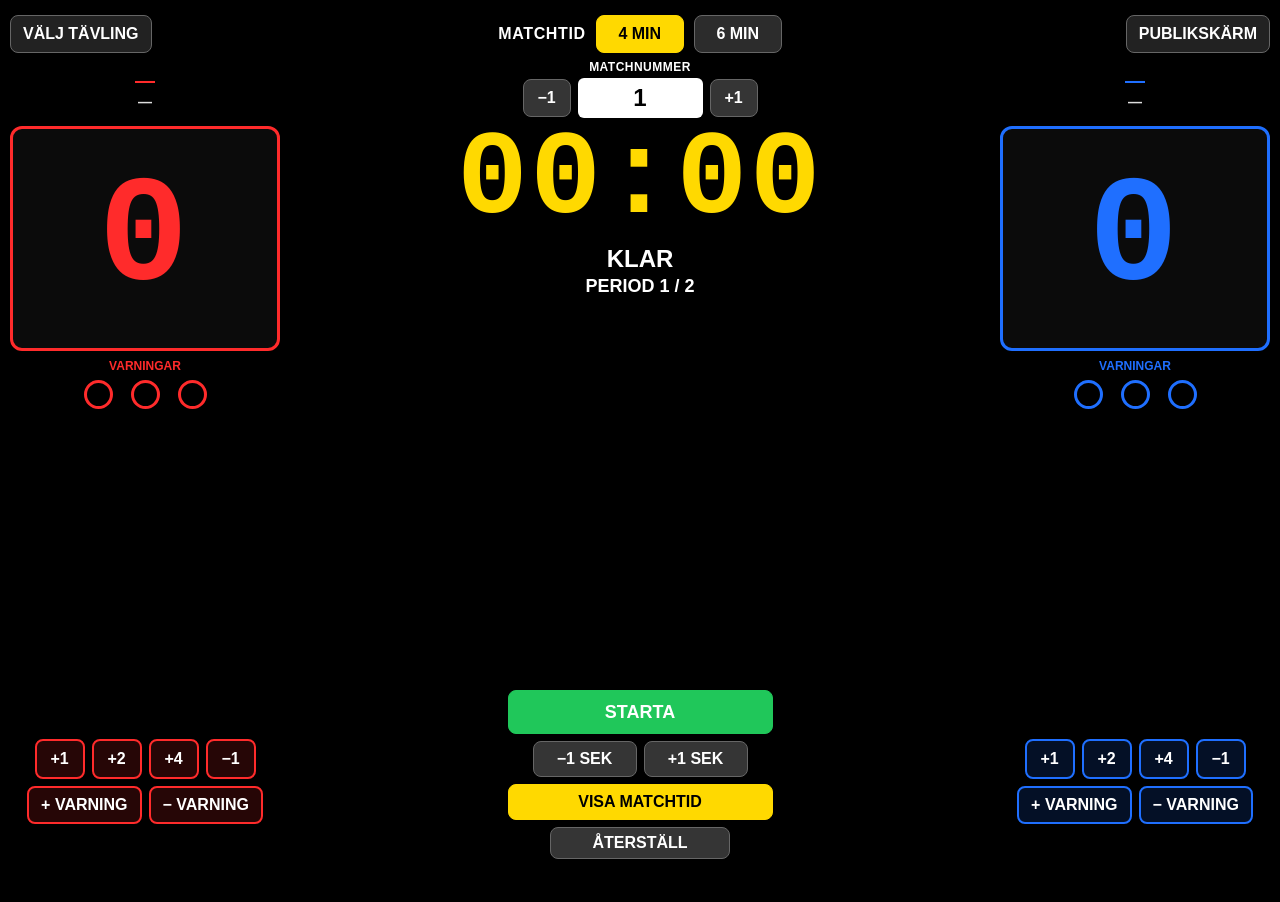
==== index.html @ e90aa22a "Add files via upload" ====
<!doctype html>
<html lang="sv">
<head>
  <meta charset="utf-8" />
  <meta name="viewport" content="width=device-width,initial-scale=1,viewport-fit=cover,user-scalable=no" />
  <meta name="apple-mobile-web-app-capable" content="yes" />
  <meta name="apple-mobile-web-app-status-bar-style" content="black-translucent" />
  <meta name="theme-color" content="#000000" />
  <title>Brottarklocka</title>
  <link rel="manifest" href="manifest.webmanifest">
  <link rel="apple-touch-icon" href="icon.svg">
  <link rel="stylesheet" href="style.css">
</head>
<body>
  <div id="app">
    <header class="topbar">
      <button id="tournamentBtn" class="small tournament">VÄLJ TÄVLING</button>
      <div class="match-length">
        <span class="label">MATCHTID</span>
        <button id="btn4" class="small active">4 MIN</button>
        <button id="btn6" class="small">6 MIN</button>
      </div>
      <button id="publicBtn" class="small public">PUBLIKSKÄRM</button>
    </header>

    <main class="layout">
      <section class="side red-side">
        <div class="wrestler-info red-info">
          <div id="redName" class="wrestler-name">—</div>
          <div id="redClub" class="wrestler-club">—</div>
        </div>
        <div class="score-box red-border">
          <div id="redScore" class="seven score red">0</div>
        </div>

        <div class="warnings">
          <div class="warning-title red">VARNINGAR</div>
          <div id="redWarnings" class="dots"></div>
        </div>

        <div class="side-controls">
          <div class="row score-buttons">
            <button class="red-btn" data-side="red" data-points="1">+1</button>
            <button class="red-btn" data-side="red" data-points="2">+2</button>
            <button class="red-btn" data-side="red" data-points="4">+4</button>
            <button class="red-btn" id="redMinus">−1</button>
          </div>
          <div class="row">
            <button class="red-btn wide" id="redWarnPlus">+ VARNING</button>
            <button class="red-btn wide" id="redWarnMinus">− VARNING</button>
          </div>
        </div>
      </section>

      <section class="center">
        <div class="match-number">
          <div class="label small-label">MATCHNUMMER</div>
          <div class="match-number-row">
            <button id="matchMinus" class="gray">−1</button>
            <input id="matchNumber" inputmode="numeric" pattern="[0-9]*" value="1" aria-label="Matchnummer">
            <button id="matchPlus" class="gray">+1</button>
          </div>
        </div>

        <div id="clock" class="seven clock">00:00</div>
        <div id="status" class="status">KLAR</div>
        <div id="period" class="period">PERIOD 1 / 2</div>

        <div class="center-controls">
          <button id="startStop" class="start">STARTA</button>
          <div class="row">
            <button id="minusSec" class="gray wide">−1 SEK</button>
            <button id="plusSec" class="gray wide">+1 SEK</button>
          </div>
          <button id="elapsedBtn" class="yellow">VISA MATCHTID</button>
          <button id="resetBtn" class="gray reset">ÅTERSTÄLL</button>
        </div>
      </section>

      <section class="side blue-side">
        <div class="wrestler-info blue-info">
          <div id="blueName" class="wrestler-name">—</div>
          <div id="blueClub" class="wrestler-club">—</div>
        </div>
        <div class="score-box blue-border">
          <div id="blueScore" class="seven score blue">0</div>
        </div>

        <div class="warnings">
          <div class="warning-title blue">VARNINGAR</div>
          <div id="blueWarnings" class="dots"></div>
        </div>

        <div class="side-controls">
          <div class="row score-buttons">
            <button class="blue-btn" data-side="blue" data-points="1">+1</button>
            <button class="blue-btn" data-side="blue" data-points="2">+2</button>
            <button class="blue-btn" data-side="blue" data-points="4">+4</button>
            <button class="blue-btn" id="blueMinus">−1</button>
          </div>
          <div class="row">
            <button class="blue-btn wide" id="blueWarnPlus">+ VARNING</button>
            <button class="blue-btn wide" id="blueWarnMinus">− VARNING</button>
          </div>
        </div>
      </section>
    </main>
  </div>

  <div id="tournamentDialog" class="dialog hidden" role="dialog" aria-modal="true">
    <div class="dialog-card tournament-card">
      <h2>VÄLJ TÄVLING</h2>
      <div id="tournamentStatus" class="load-status">Hämtar tävlingar…</div>
      <select id="tournamentSelect"></select>
      <div class="row">
        <button id="tournamentCancel" class="gray wide">AVBRYT</button>
        <button id="tournamentLoad" class="yellow wide">VÄLJ</button>
      </div>
      <div class="ringer-note">Källa: RingerDB, svenska tävlingar 2026</div>
    </div>
  </div>

  <div id="dialog" class="dialog hidden" role="dialog" aria-modal="true">
    <div class="dialog-card">
      <h2>MATCHTID</h2>
      <p id="dialogText"></p>
      <button id="dialogClose" class="yellow">OK</button>
    </div>
  </div>

  <script src="app.js?v=6"></script>
</body>
</html>
---- style.css ----
@font-face {
  font-family: "Seven";
  src: local("Courier New");
}

:root {
  --red: #ff2b2b;
  --blue: #1f6fff;
  --yellow: #ffd900;
  --green: #20c75a;
  --bg: #000;
  --fg: #fff;
  --gray: #444;
}

* { box-sizing: border-box; -webkit-tap-highlight-color: transparent; }
html, body { margin:0; width:100%; height:100%; background:#000; color:#fff; font-family:-apple-system,BlinkMacSystemFont,"Segoe UI",sans-serif; overflow:hidden; }
button, input { font: inherit; }

#app { min-height:100svh; padding: max(8px, env(safe-area-inset-top)) 10px max(8px, env(safe-area-inset-bottom)); }

.topbar {
  height: 52px;
  display:flex; align-items:center; justify-content:center; position:relative;
}
.match-length { display:flex; align-items:center; gap:10px; }
.label { font-weight:800; letter-spacing:.04em; }
.small-label { font-size:12px; margin-bottom:4px; }

button {
  border:1px solid #666; color:white; background:#2c2c2c;
  border-radius:8px; padding:8px 12px; font-weight:800; cursor:pointer;
}
button:active { transform: scale(.98); }
button:disabled { opacity:.35; }
button.small { min-width:88px; height:38px; }
button.active { background:var(--yellow); color:#000; border-color:var(--yellow); }
button.public { position:absolute; right:0; background:#222; }

.layout {
  display:grid;
  grid-template-columns: 270px minmax(320px,1fr) 270px;
  gap:14px;
  height: calc(100svh - 66px);
  align-items:stretch;
}

.side, .center { min-height:0; }
.side { display:flex; flex-direction:column; }
.center { display:flex; flex-direction:column; align-items:center; }

.score-box {
  height:225px; border-radius:12px; display:flex; align-items:center; justify-content:center;
  background:#0b0b0b;
}
.red-border { border:3px solid var(--red); }
.blue-border { border:3px solid var(--blue); }

.seven {
  font-family: "Courier New", monospace;
  font-weight:900;
  letter-spacing:.02em;
  font-variant-numeric: tabular-nums;
}
.score { font-size:150px; line-height:1; }
.red { color:var(--red); }
.blue { color:var(--blue); }
.clock { color:var(--yellow); font-size:118px; line-height:1; margin-top:4px; white-space:nowrap; }

.warnings { text-align:center; padding-top:8px; }
.warning-title { font-size:12px; font-weight:900; margin-bottom:7px; }
.dots { display:flex; justify-content:center; gap:18px; }
.dot { width:29px; height:29px; border-radius:50%; background:transparent; }
.dot.red-dot { border:3px solid var(--red); }
.dot.red-dot.on { background:var(--red); }
.dot.blue-dot { border:3px solid var(--blue); }
.dot.blue-dot.on { background:var(--blue); }

.side-controls { margin-top:auto; padding-bottom:70px; }
.row { display:flex; justify-content:center; gap:7px; margin-top:7px; }
.score-buttons button { width:50px; height:40px; padding:0; }
.wide { min-width:104px; }
.red-btn { border:2px solid var(--red); background:rgba(255,43,43,.15); }
.blue-btn { border:2px solid var(--blue); background:rgba(31,111,255,.15); }

.match-number { text-align:center; }
.match-number-row { display:flex; gap:7px; align-items:center; }
.match-number-row button { width:48px; height:38px; padding:0; }
#matchNumber {
  width:125px; height:40px; text-align:center; border:0; border-radius:6px;
  background:#fff; color:#000; font-size:24px; font-weight:800;
}
.status { height:31px; font-size:24px; font-weight:900; margin-top:5px; }
.period { height:24px; font-size:18px; font-weight:800; }

.center-controls { margin-top:auto; width:min(265px,95%); padding-bottom:35px; }
#startStop { width:100%; height:44px; font-size:18px; }
.start { background:var(--green); border-color:var(--green); }
.stop { background:#d11; border-color:#d11; }
.gray { background:#353535; }
.yellow { background:var(--yellow); color:#000; border-color:var(--yellow); }
#elapsedBtn { width:100%; height:36px; margin-top:7px; }
.reset { display:block; width:180px; height:32px; margin:7px auto 0; padding:0; }

.dialog {
  position:fixed; inset:0; background:rgba(0,0,0,.72); display:flex; align-items:center; justify-content:center; z-index:20;
}
.hidden { display:none; }
.dialog-card { width:min(420px,88vw); background:#161616; border:1px solid #555; border-radius:14px; padding:24px; text-align:center; }
.dialog-card h2 { margin:0 0 10px; }
.dialog-card p { font-size:20px; }

@media (max-width: 900px) {
  .layout { grid-template-columns: 220px minmax(280px,1fr) 220px; gap:8px; }
  .score { font-size:120px; }
  .clock { font-size:92px; }
  .side-controls { padding-bottom:45px; }
}

@media (orientation: portrait) {
  html, body { overflow:auto; }
  #app { min-width:900px; }
}

button.tournament { position:absolute; left:0; min-width:130px; background:#222; }
.wrestler-info { min-height:66px; display:flex; flex-direction:column; justify-content:center; text-align:center; padding:2px 5px 8px; }
.wrestler-name { font-size:20px; font-weight:900; line-height:1.1; }
.wrestler-club { font-size:14px; font-weight:700; color:#ddd; margin-top:4px; line-height:1.1; }
.red-info .wrestler-name { color:var(--red); }
.blue-info .wrestler-name { color:var(--blue); }
.tournament-card { width:min(650px,92vw); }
#tournamentSelect { width:100%; min-height:48px; background:#fff; color:#000; border:0; border-radius:8px; padding:8px; font-size:17px; margin:10px 0; }
.load-status { color:#ddd; min-height:24px; }
.ringer-note { color:#aaa; font-size:12px; margin-top:12px; }
@media (max-height: 740px) {
  .wrestler-info { min-height:52px; }
  .wrestler-name { font-size:17px; }
  .score-box { height:190px; }
  .score { font-size:125px; }
}
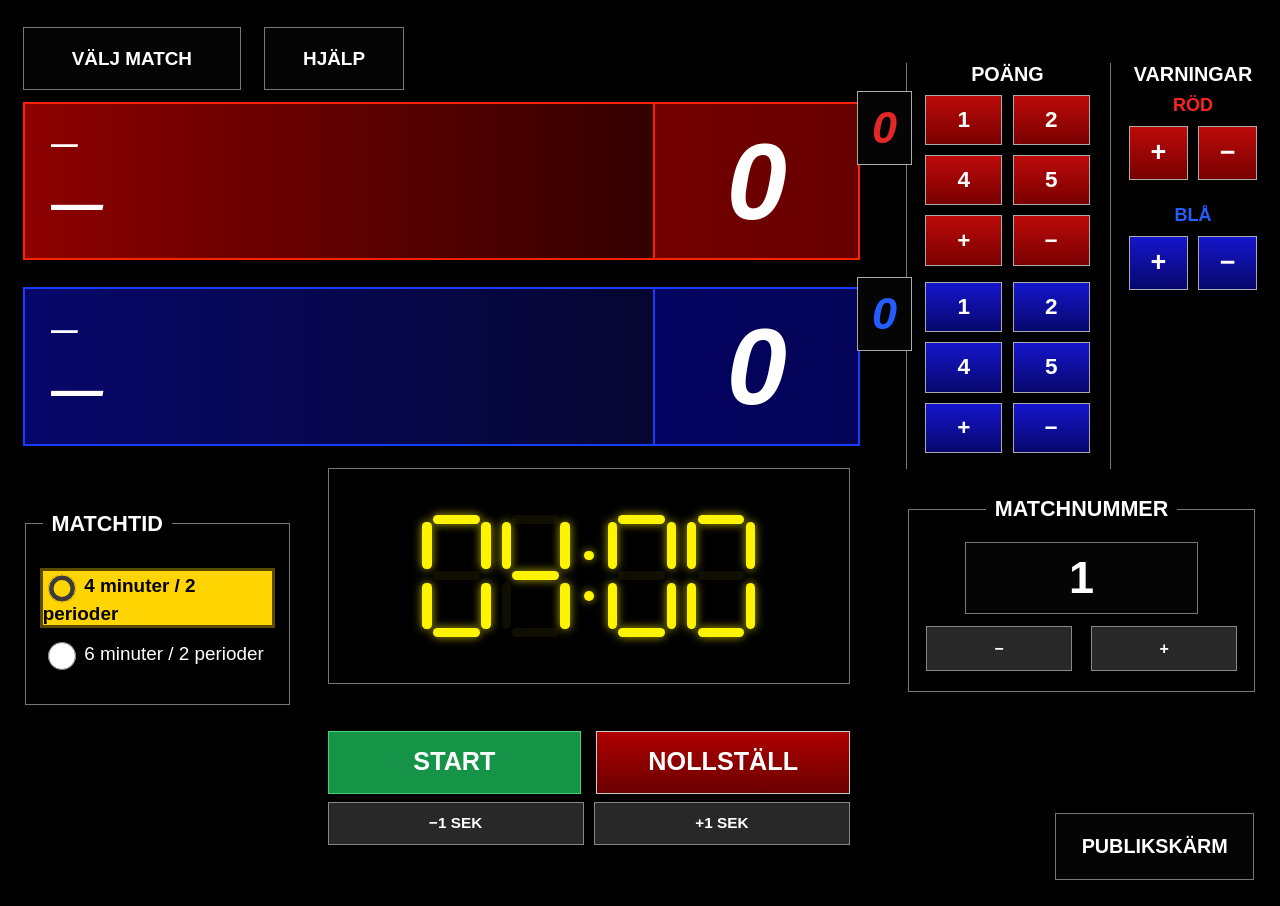
==== commit 6e11003f: "Add files via upload" ====
--- a/index.html
+++ b/index.html
@@ -1,133 +1,162 @@
 <!doctype html>
 <html lang="sv">
 <head>
-  <meta charset="utf-8" />
-  <meta name="viewport" content="width=device-width,initial-scale=1,viewport-fit=cover,user-scalable=no" />
-  <meta name="apple-mobile-web-app-capable" content="yes" />
-  <meta name="apple-mobile-web-app-status-bar-style" content="black-translucent" />
-  <meta name="theme-color" content="#000000" />
+  <meta charset="utf-8">
+  <meta name="viewport" content="width=device-width,initial-scale=1,viewport-fit=cover,user-scalable=no">
+  <meta name="apple-mobile-web-app-capable" content="yes">
+  <meta name="theme-color" content="#000000">
   <title>Brottarklocka</title>
   <link rel="manifest" href="manifest.webmanifest">
-  <link rel="apple-touch-icon" href="icon.svg">
-  <link rel="stylesheet" href="style.css">
+  <link rel="stylesheet" href="style.css?v=35">
 </head>
 <body>
-  <div id="app">
-    <header class="topbar">
-      <button id="tournamentBtn" class="small tournament">VÄLJ TÄVLING</button>
-      <div class="match-length">
-        <span class="label">MATCHTID</span>
-        <button id="btn4" class="small active">4 MIN</button>
-        <button id="btn6" class="small">6 MIN</button>
+<div id="app">
+  <div class="top-actions">
+    <button id="tournamentBtn" class="outline-btn">VÄLJ MATCH</button>
+    <button id="helpBtn" class="outline-btn help-btn">HJÄLP</button>
+    <div class="top-spacer"></div>
+
+</div>
+
+  <main class="scoreboard">
+    <section class="competitors">
+      <div class="competitor red-panel">
+        <div class="identity">
+          <div id="redClub" class="club">—</div>
+          <div id="redName" class="name">—</div>
+        </div>
+        <div id="redScore" class="big-score">0</div>
+        <div id="redWarnings" class="warning-count red-warning">0</div>
       </div>
-      <button id="publicBtn" class="small public">PUBLIKSKÄRM</button>
-    </header>
 
-    <main class="layout">
-      <section class="side red-side">
-        <div class="wrestler-info red-info">
-          <div id="redName" class="wrestler-name">—</div>
-          <div id="redClub" class="wrestler-club">—</div>
+      <div class="competitor blue-panel">
+        <div class="identity">
+          <div id="blueClub" class="club">—</div>
+          <div id="blueName" class="name">—</div>
         </div>
-        <div class="score-box red-border">
-          <div id="redScore" class="seven score red">0</div>
+        <div id="blueScore" class="big-score">0</div>
+        <div id="blueWarnings" class="warning-count blue-warning">0</div>
+      </div>
+    </section>
+
+    <section class="controls">
+      <div class="left-settings">
+        <fieldset>
+          <legend>MATCHTID</legend>
+          <label><input type="radio" name="matchLength" id="btn4" checked> 4 minuter / 2 perioder</label>
+          <label><input type="radio" name="matchLength" id="btn6"> 6 minuter / 2 perioder</label>
+        </fieldset>
+      </div>
+
+      <div class="center-clock">
+        <div id="clock" class="clock digital-clock" aria-label="00:00"></div>
+        <div class="meta-line">
+</div>
+        <div class="main-action-row">
+            <button id="startStop" class="startstop start-state">START</button>
+            <button id="resetBtn" class="reset-btn">NOLLSTÄLL</button>
+          </div>
+        <div class="time-adjust">
+          <button id="minusSec" class="dark-btn">−1 SEK</button>
+          <button id="plusSec" class="dark-btn">+1 SEK</button>
         </div>
+        
+          <button id="publicBtn" class="outline-btn public-screen-btn">PUBLIKSKÄRM</button>
+      </div>
 
-        <div class="warnings">
-          <div class="warning-title red">VARNINGAR</div>
-          <div id="redWarnings" class="dots"></div>
-        </div>
+      <div class="right-tools">
+        <div class="tool-columns">
+          <div class="points-col">
+            <h3>POÄNG</h3>
+            <div class="score-controls red-controls">
+              <button data-side="red" data-points="1">1</button>
+              <button data-side="red" data-points="2">2</button>
+              <button data-side="red" data-points="4">4</button>
+              <button data-side="red" data-points="5">5</button>
+              <button data-side="red" data-points="1">+</button>
+              <button id="redMinus">−</button>
+            </div>
+            <div class="score-controls blue-controls">
+              <button data-side="blue" data-points="1">1</button>
+              <button data-side="blue" data-points="2">2</button>
+              <button data-side="blue" data-points="4">4</button>
+              <button data-side="blue" data-points="5">5</button>
+              <button data-side="blue" data-points="1">+</button>
+              <button id="blueMinus">−</button>
+            </div>
+          </div>
 
-        <div class="side-controls">
-          <div class="row score-buttons">
-            <button class="red-btn" data-side="red" data-points="1">+1</button>
-            <button class="red-btn" data-side="red" data-points="2">+2</button>
-            <button class="red-btn" data-side="red" data-points="4">+4</button>
-            <button class="red-btn" id="redMinus">−1</button>
-          </div>
-          <div class="row">
-            <button class="red-btn wide" id="redWarnPlus">+ VARNING</button>
-            <button class="red-btn wide" id="redWarnMinus">− VARNING</button>
-          </div>
-        </div>
-      </section>
-
-      <section class="center">
-        <div class="match-number">
-          <div class="label small-label">MATCHNUMMER</div>
-          <div class="match-number-row">
-            <button id="matchMinus" class="gray">−1</button>
-            <input id="matchNumber" inputmode="numeric" pattern="[0-9]*" value="1" aria-label="Matchnummer">
-            <button id="matchPlus" class="gray">+1</button>
+          <div class="warnings-col">
+            <h3>VARNINGAR</h3>
+            <div class="warning-group red-text">
+              <span>RÖD</span>
+              <button id="redWarnPlus" class="red-action">+</button>
+              <button id="redWarnMinus" class="red-action">−</button>
+            </div>
+            <div class="warning-group blue-text">
+              <span>BLÅ</span>
+              <button id="blueWarnPlus" class="blue-action">+</button>
+              <button id="blueWarnMinus" class="blue-action">−</button>
+            </div>
           </div>
         </div>
 
-        <div id="clock" class="seven clock">00:00</div>
-        <div id="status" class="status">KLAR</div>
-        <div id="period" class="period">PERIOD 1 / 2</div>
+        <fieldset class="match-number-box">
+          <legend>MATCHNUMMER</legend>
+          <input id="matchNumber" inputmode="numeric" value="1" aria-label="Matchnummer">
+          <div>
+            <button id="matchMinus" class="dark-btn">−</button>
+            <button id="matchPlus" class="dark-btn">+</button>
+          </div>
+        </fieldset>
+      </div>
+    </section>
+  </main>
+</div>
 
-        <div class="center-controls">
-          <button id="startStop" class="start">STARTA</button>
-          <div class="row">
-            <button id="minusSec" class="gray wide">−1 SEK</button>
-            <button id="plusSec" class="gray wide">+1 SEK</button>
-          </div>
-          <button id="elapsedBtn" class="yellow">VISA MATCHTID</button>
-          <button id="resetBtn" class="gray reset">ÅTERSTÄLL</button>
-        </div>
-      </section>
+<div id="elapsedDisplay" class="elapsed-display hidden" aria-live="polite">FÖRFLUTEN TID <strong id="elapsedTime">00:00</strong></div>
 
-      <section class="side blue-side">
-        <div class="wrestler-info blue-info">
-          <div id="blueName" class="wrestler-name">—</div>
-          <div id="blueClub" class="wrestler-club">—</div>
-        </div>
-        <div class="score-box blue-border">
-          <div id="blueScore" class="seven score blue">0</div>
-        </div>
-
-        <div class="warnings">
-          <div class="warning-title blue">VARNINGAR</div>
-          <div id="blueWarnings" class="dots"></div>
-        </div>
-
-        <div class="side-controls">
-          <div class="row score-buttons">
-            <button class="blue-btn" data-side="blue" data-points="1">+1</button>
-            <button class="blue-btn" data-side="blue" data-points="2">+2</button>
-            <button class="blue-btn" data-side="blue" data-points="4">+4</button>
-            <button class="blue-btn" id="blueMinus">−1</button>
-          </div>
-          <div class="row">
-            <button class="blue-btn wide" id="blueWarnPlus">+ VARNING</button>
-            <button class="blue-btn wide" id="blueWarnMinus">− VARNING</button>
-          </div>
-        </div>
-      </section>
-    </main>
-  </div>
-
-  <div id="tournamentDialog" class="dialog hidden" role="dialog" aria-modal="true">
-    <div class="dialog-card tournament-card">
-      <h2>VÄLJ TÄVLING</h2>
-      <div id="tournamentStatus" class="load-status">Hämtar tävlingar…</div>
-      <select id="tournamentSelect"></select>
-      <div class="row">
-        <button id="tournamentCancel" class="gray wide">AVBRYT</button>
-        <button id="tournamentLoad" class="yellow wide">VÄLJ</button>
-      </div>
-      <div class="ringer-note">Källa: RingerDB, svenska tävlingar 2026</div>
+<div id="tournamentDialog" class="dialog hidden" role="dialog" aria-modal="true">
+  <div class="dialog-card tournament-card">
+    <h2>VÄLJ TÄVLING</h2>
+    <div class="tournament-filters">
+      <label>ÅR<select id="yearSelect"></select></label>
+      <label>LAND
+        <select id="countrySelect">
+          <option value="SE">Sverige</option><option value="NO">Norge</option>
+          <option value="DK">Danmark</option><option value="FI">Finland</option>
+          <option value="DE">Tyskland</option><option value="EE">Estland</option>
+          <option value="LV">Lettland</option><option value="LT">Litauen</option>
+          <option value="AT">Österrike</option><option value="CH">Schweiz</option>
+          <option value="FR">Frankrike</option><option value="BE">Belgien</option>
+          <option value="GB">Storbritannien</option><option value="IE">Irland</option>
+          <option value="SK">Slovakien</option><option value="UA">Ukraina</option>
+        </select>
+      </label>
+    </div>
+    <div id="tournamentStatus" class="load-status">Hämtar tävlingar…</div>
+    <select id="tournamentSelect"></select>
+    <div class="dialog-buttons">
+      <button id="tournamentCancel" class="dark-btn">AVBRYT</button>
+      <button id="tournamentLoad" class="select-btn">VÄLJ</button>
     </div>
   </div>
+</div>
 
-  <div id="dialog" class="dialog hidden" role="dialog" aria-modal="true">
-    <div class="dialog-card">
-      <h2>MATCHTID</h2>
-      <p id="dialogText"></p>
-      <button id="dialogClose" class="yellow">OK</button>
+<div id="helpDialog" class="dialog hidden" role="dialog" aria-modal="true" aria-labelledby="helpTitle">
+  <div class="dialog-card help-card">
+    <h2 id="helpTitle">HJÄLP</h2>
+    <p>Detta är en webbapp för tidtagning och presentation av scoreboard på extern skärm.</p>
+    <p>Appen hämtar info från publicerade matchlistor från TR genom att klicka på <strong>"Välj match"</strong>.</p>
+    <p>Appen uppdaterar info från matchlistor när man klickar på <strong>"Nollställ"</strong>.</p>
+    <p>För presentation på extern skärm tryck <strong>"Publikskärm"</strong>. Då öppnas en presentation av scoreboard i ett nytt browserfönster. Dra detta fönster till extern skärm.</p>
+    <p>För att starta/stoppa klockan kan detta göras med musklick eller genom att trycka på <strong>"S"</strong>.</p>
+    <div class="dialog-buttons">
+      <button id="helpClose" class="select-btn">STÄNG</button>
     </div>
   </div>
+</div>
 
-  <script src="app.js?v=6"></script>
+<script src="app.js?v=35"></script>
 </body>
-</html>
+</html>
--- a/style.css
+++ b/style.css
@@ -1,140 +1,240 @@
-@font-face {
-  font-family: "Seven";
-  src: local("Courier New");
-}
-
-:root {
-  --red: #ff2b2b;
-  --blue: #1f6fff;
-  --yellow: #ffd900;
-  --green: #20c75a;
-  --bg: #000;
-  --fg: #fff;
-  --gray: #444;
-}
-
-* { box-sizing: border-box; -webkit-tap-highlight-color: transparent; }
-html, body { margin:0; width:100%; height:100%; background:#000; color:#fff; font-family:-apple-system,BlinkMacSystemFont,"Segoe UI",sans-serif; overflow:hidden; }
-button, input { font: inherit; }
-
-#app { min-height:100svh; padding: max(8px, env(safe-area-inset-top)) 10px max(8px, env(safe-area-inset-bottom)); }
-
-.topbar {
-  height: 52px;
-  display:flex; align-items:center; justify-content:center; position:relative;
-}
-.match-length { display:flex; align-items:center; gap:10px; }
-.label { font-weight:800; letter-spacing:.04em; }
-.small-label { font-size:12px; margin-bottom:4px; }
-
-button {
-  border:1px solid #666; color:white; background:#2c2c2c;
-  border-radius:8px; padding:8px 12px; font-weight:800; cursor:pointer;
-}
-button:active { transform: scale(.98); }
-button:disabled { opacity:.35; }
-button.small { min-width:88px; height:38px; }
-button.active { background:var(--yellow); color:#000; border-color:var(--yellow); }
-button.public { position:absolute; right:0; background:#222; }
-
-.layout {
-  display:grid;
-  grid-template-columns: 270px minmax(320px,1fr) 270px;
-  gap:14px;
-  height: calc(100svh - 66px);
-  align-items:stretch;
-}
-
-.side, .center { min-height:0; }
-.side { display:flex; flex-direction:column; }
-.center { display:flex; flex-direction:column; align-items:center; }
-
-.score-box {
-  height:225px; border-radius:12px; display:flex; align-items:center; justify-content:center;
-  background:#0b0b0b;
-}
-.red-border { border:3px solid var(--red); }
-.blue-border { border:3px solid var(--blue); }
-
-.seven {
-  font-family: "Courier New", monospace;
-  font-weight:900;
-  letter-spacing:.02em;
-  font-variant-numeric: tabular-nums;
-}
-.score { font-size:150px; line-height:1; }
-.red { color:var(--red); }
-.blue { color:var(--blue); }
-.clock { color:var(--yellow); font-size:118px; line-height:1; margin-top:4px; white-space:nowrap; }
-
-.warnings { text-align:center; padding-top:8px; }
-.warning-title { font-size:12px; font-weight:900; margin-bottom:7px; }
-.dots { display:flex; justify-content:center; gap:18px; }
-.dot { width:29px; height:29px; border-radius:50%; background:transparent; }
-.dot.red-dot { border:3px solid var(--red); }
-.dot.red-dot.on { background:var(--red); }
-.dot.blue-dot { border:3px solid var(--blue); }
-.dot.blue-dot.on { background:var(--blue); }
-
-.side-controls { margin-top:auto; padding-bottom:70px; }
-.row { display:flex; justify-content:center; gap:7px; margin-top:7px; }
-.score-buttons button { width:50px; height:40px; padding:0; }
-.wide { min-width:104px; }
-.red-btn { border:2px solid var(--red); background:rgba(255,43,43,.15); }
-.blue-btn { border:2px solid var(--blue); background:rgba(31,111,255,.15); }
-
-.match-number { text-align:center; }
-.match-number-row { display:flex; gap:7px; align-items:center; }
-.match-number-row button { width:48px; height:38px; padding:0; }
-#matchNumber {
-  width:125px; height:40px; text-align:center; border:0; border-radius:6px;
-  background:#fff; color:#000; font-size:24px; font-weight:800;
-}
-.status { height:31px; font-size:24px; font-weight:900; margin-top:5px; }
-.period { height:24px; font-size:18px; font-weight:800; }
-
-.center-controls { margin-top:auto; width:min(265px,95%); padding-bottom:35px; }
-#startStop { width:100%; height:44px; font-size:18px; }
-.start { background:var(--green); border-color:var(--green); }
-.stop { background:#d11; border-color:#d11; }
-.gray { background:#353535; }
-.yellow { background:var(--yellow); color:#000; border-color:var(--yellow); }
-#elapsedBtn { width:100%; height:36px; margin-top:7px; }
-.reset { display:block; width:180px; height:32px; margin:7px auto 0; padding:0; }
-
-.dialog {
-  position:fixed; inset:0; background:rgba(0,0,0,.72); display:flex; align-items:center; justify-content:center; z-index:20;
-}
-.hidden { display:none; }
-.dialog-card { width:min(420px,88vw); background:#161616; border:1px solid #555; border-radius:14px; padding:24px; text-align:center; }
-.dialog-card h2 { margin:0 0 10px; }
-.dialog-card p { font-size:20px; }
-
-@media (max-width: 900px) {
-  .layout { grid-template-columns: 220px minmax(280px,1fr) 220px; gap:8px; }
-  .score { font-size:120px; }
-  .clock { font-size:92px; }
-  .side-controls { padding-bottom:45px; }
-}
-
-@media (orientation: portrait) {
-  html, body { overflow:auto; }
-  #app { min-width:900px; }
-}
-
-button.tournament { position:absolute; left:0; min-width:130px; background:#222; }
-.wrestler-info { min-height:66px; display:flex; flex-direction:column; justify-content:center; text-align:center; padding:2px 5px 8px; }
-.wrestler-name { font-size:20px; font-weight:900; line-height:1.1; }
-.wrestler-club { font-size:14px; font-weight:700; color:#ddd; margin-top:4px; line-height:1.1; }
-.red-info .wrestler-name { color:var(--red); }
-.blue-info .wrestler-name { color:var(--blue); }
-.tournament-card { width:min(650px,92vw); }
-#tournamentSelect { width:100%; min-height:48px; background:#fff; color:#000; border:0; border-radius:8px; padding:8px; font-size:17px; margin:10px 0; }
-.load-status { color:#ddd; min-height:24px; }
-.ringer-note { color:#aaa; font-size:12px; margin-top:12px; }
-@media (max-height: 740px) {
-  .wrestler-info { min-height:52px; }
-  .wrestler-name { font-size:17px; }
-  .score-box { height:190px; }
-  .score { font-size:125px; }
-}
+
+:root{--red:#d00000;--red2:#8d0000;--blue:#1010d8;--blue2:#07076b;--yellow:#fff400;--green:#087d11}
+*{box-sizing:border-box;-webkit-tap-highlight-color:transparent}
+html,body{margin:0;width:100%;height:100%;background:#000;color:#fff;font-family:Arial,Helvetica,sans-serif;overflow:hidden}
+button,input,select{font:inherit}
+button{cursor:pointer;color:#fff}
+.hidden{display:none!important}
+#app{height:100vh;padding:1.8vh 1.8vw}
+.top-actions{height:9.5vh;display:flex;align-items:center;gap:1.8vw}
+.top-spacer{flex:1}
+.outline-btn{height:7vh;min-width:17vw;background:#050505;border:1px solid #777;font-weight:800;font-size:2.1vh;padding:0 2vw}
+.scoreboard{height:87vh;display:grid;grid-template-rows:44% 56%;gap:2.4vh}
+.competitors{display:grid;grid-template-rows:1fr 1fr;gap:3vh;padding-right:31vw}
+.competitor{position:relative;display:grid;grid-template-columns:1fr 16vw;border:2px solid;min-height:0}
+.red-panel{border-color:#f20;background:linear-gradient(90deg,var(--red2),#160000)}
+.blue-panel{border-color:#173cff;background:linear-gradient(90deg,var(--blue2),#05051d)}
+.identity{display:flex;flex-direction:column;justify-content:center;padding:1vh 2vw;min-width:0}
+.club{font-size:3vh;font-style:italic;font-weight:700;white-space:nowrap;overflow:hidden;text-overflow:ellipsis}
+.name{font-size:5.8vh;font-style:italic;font-weight:900;white-space:nowrap;overflow:hidden;text-overflow:ellipsis;margin-top:1.4vh}
+.big-score{border-left:2px solid currentColor;display:flex;align-items:center;justify-content:center;font-size:12vh;font-style:italic;font-weight:900}
+.red-panel .big-score{color:#fff;border-color:#f20;background:rgba(170,0,0,.55)}
+.blue-panel .big-score{color:#fff;border-color:#173cff;background:rgba(0,0,150,.48)}
+.warning-count{position:absolute;right:-4.2vw;top:-1.4vh;width:4.3vw;height:8.2vh;background:#050505;border:1px solid #aaa;display:flex;align-items:center;justify-content:center;font-size:5vh;font-style:italic;font-weight:900}
+.red-warning{color:#e32626}.blue-warning{color:#245dff}
+
+.controls{display:grid;grid-template-columns:21vw 1fr 29vw;gap:2.8vw;min-height:0}
+.left-settings{padding-top:4.8vh}
+fieldset{border:1px solid #777;padding:2.2vh 1.3vw}
+legend{font-size:2.4vh;font-weight:900;padding:0 .7vw}
+.left-settings label{display:block;font-size:2.1vh;margin:1.6vh 0}
+.left-settings input{width:2.4vh;height:2.4vh;vertical-align:middle}
+.center-clock{display:flex;flex-direction:column;align-items:center;min-width:0}
+.clock{width:100%;height:24vh;border:1px solid #777;display:flex;align-items:center;justify-content:center;color:var(--yellow)}
+.digital-clock{gap:1.2vh;padding:1.8vh 1vw}
+.digital-digit{position:relative;width:7.6vh;height:13.6vh;display:inline-block;flex:0 0 auto}
+.segment{position:absolute;display:block;background:#2d2a00;opacity:.34;border-radius:.5vh;transition:opacity .06s,background .06s;box-shadow:none}
+.segment.on{background:var(--yellow);opacity:1;box-shadow:0 0 1.1vh rgba(255,244,0,.72)}
+.segment-a,.segment-d,.segment-g{left:1.2vh;width:5.2vh;height:1.05vh}
+.segment-a{top:0}.segment-g{top:6.25vh}.segment-d{bottom:0}
+.segment-b,.segment-c,.segment-e,.segment-f{width:1.05vh;height:5.2vh}
+.segment-b{right:0;top:.85vh}.segment-c{right:0;bottom:.85vh}.segment-f{left:0;top:.85vh}.segment-e{left:0;bottom:.85vh}
+.digital-colon{position:relative;width:1.8vh;height:13.6vh;display:inline-block;flex:0 0 auto}
+.digital-colon::before,.digital-colon::after{content:"";position:absolute;left:.35vh;width:1.1vh;height:1.1vh;border-radius:50%;background:var(--yellow);box-shadow:0 0 1vh rgba(255,244,0,.7)}
+.digital-colon::before{top:4vh}.digital-colon::after{bottom:4vh}
+.meta-line{height:4vh;display:flex;justify-content:center;gap:2vw;align-items:center;font-size:1.8vh;font-weight:800;color:#ddd}
+.startstop{width:100%;height:7.5vh;margin-top:1.4vh;background:linear-gradient(#079315,#005709);border:1px solid #ccc;font-size:4vh;font-weight:900}
+.time-adjust{display:flex;gap:1.4vw;margin:1.8vh 0;width:100%}
+.dark-btn{background:#282828;border:1px solid #888;font-weight:800}
+.time-adjust .dark-btn{flex:1;height:5vh}
+.reset-btn{width:100%;height:7.5vh;background:linear-gradient(#b00000,#6b0000);border:1px solid #ccc;font-size:3vh;font-weight:900}
+.right-tools{margin-top:-45vh;padding-left:1.6vw;min-height:0}
+.tool-columns{display:grid;grid-template-columns:1fr .8fr;gap:1.6vw}
+.tool-columns h3{text-align:center;margin:0 0 1vh;font-size:2.2vh}
+.points-col,.warnings-col{border-left:1px solid #777;padding-left:1.4vw}
+.score-controls{display:grid;grid-template-columns:1fr 1fr;gap:1.1vh .8vw;margin-bottom:1.8vh}
+.score-controls button{height:5.6vh;border:1px solid #aaa;font-size:2.5vh;font-weight:900}
+.red-controls button,.red-action{background:linear-gradient(#bd0a0a,#790000)}
+.blue-controls button,.blue-action{background:linear-gradient(#1515cc,#07076d)}
+.warning-group{display:grid;grid-template-columns:1fr 1fr;gap:1.1vh .8vw;margin-bottom:2.8vh;text-align:center}
+.warning-group span{grid-column:1/-1;font-size:2vh;font-weight:900}
+.warning-group button{height:6vh;border:1px solid #aaa;font-size:3vh;font-weight:900}
+.red-text{color:#f22}.blue-text{color:#245dff}
+.match-number-box{margin-top:3vh;text-align:center}
+#matchNumber{width:75%;height:8vh;background:#050505;color:#fff;border:1px solid #777;text-align:center;font-size:5vh;font-weight:900}
+.match-number-box>div{display:flex;gap:1.5vw;margin-top:1.4vh}
+.match-number-box button{flex:1;height:5vh}
+
+.dialog{position:fixed;inset:0;background:rgba(0,0,0,.82);display:flex;align-items:center;justify-content:center;z-index:100}
+.dialog-card{width:min(680px,90vw);background:#111;border:1px solid #888;padding:30px;text-align:center}
+.dialog-card h2{margin-top:0}
+.tournament-filters{display:grid;grid-template-columns:1fr 1fr;gap:12px;margin-bottom:12px}
+.tournament-filters label{text-align:left;font-weight:800}
+.tournament-filters select,#tournamentSelect{width:100%;margin-top:6px;background:#fff;color:#000;padding:10px;font-size:18px}
+#tournamentSelect{height:220px}
+.load-status{margin:8px 0;color:#ddd}
+.dialog-buttons{display:flex;justify-content:center;gap:12px;margin-top:14px}
+.dialog-buttons button,.elapsed-card button{min-width:130px;padding:12px}
+.select-btn{background:#8b7600;border:1px solid #d4bc00;font-weight:900}
+.elapsed-card p{font-size:4vh;font-weight:900;margin:3vh 0}
+
+@media(max-width:950px){
+  .club{font-size:2.6vh}.name{font-size:5vh}
+  .controls{grid-template-columns:20vw 1fr 30vw}
+}
+
+
+/* Tydligare val av matchtid 4/6 minuter */
+.match-length label,
+.matchtime label,
+fieldset label {
+  transition: background .12s ease, border-color .12s ease, box-shadow .12s ease;
+}
+input[type="radio"] {
+  width: 1.5em;
+  height: 1.5em;
+  accent-color: #ffd400;
+}
+input[type="radio"]:checked + span,
+input[type="radio"]:checked + strong {
+  color: #ffd400;
+  font-weight: 900;
+}
+label:has(input[type="radio"]:checked) {
+  background: #ffd400;
+  color: #000;
+  border-color: #ffd400 !important;
+  box-shadow: 0 0 0 3px rgba(255,212,0,.35);
+  font-weight: 900;
+}
+label:has(input[type="radio"]:checked) span,
+label:has(input[type="radio"]:checked) strong {
+  color: #000;
+}
+
+
+/* V8: START/STOPP och NOLLSTÄLL ska vara exakt lika stora */
+.center-controls #startStopBtn,
+.center-controls #resetBtn,
+#startStopBtn,
+#resetBtn {
+  width: 100% !important;
+  height: 7.5vh !important;
+  min-height: 58px !important;
+  padding: 0.8vh 1vw !important;
+  font-size: 3vh !important;
+  box-sizing: border-box !important;
+}
+
+/* Publikskärm placerad nere till höger, i nivå med NOLLSTÄLL */
+.public-screen-btn {
+  position: absolute;
+  right: 2vw;
+  bottom: 2.2vh;
+  min-width: 15vw;
+  height: 7.5vh;
+  min-height: 58px;
+  font-size: 2.2vh;
+  z-index: 5;
+}
+body { position: relative; }
+
+
+/* V9: korrigerad selector — den riktiga START/STOPP-knappen heter #startStop */
+#startStop,
+#resetBtn {
+  display: block !important;
+  width: 100% !important;
+  height: 7.5vh !important;
+  min-height: 58px !important;
+  padding: 0 !important;
+  margin-left: 0 !important;
+  margin-right: 0 !important;
+  box-sizing: border-box !important;
+  font-size: 3vh !important;
+  font-weight: 900 !important;
+  line-height: 1 !important;
+}
+
+#startStop {
+  margin-top: 1.4vh !important;
+}
+
+/* Publikskärmen hålls nere till höger i samma höjd som NOLLSTÄLL */
+.public-screen-btn {
+  bottom: 2.2vh !important;
+  height: 7.5vh !important;
+  min-height: 58px !important;
+}
+
+
+/* V10 huvudkontroller */
+.main-action-row{
+  display:grid !important;
+  grid-template-columns:1fr 1fr !important;
+  gap:1.2vw !important;
+  width:100% !important;
+  margin-top:1.2vh !important;
+}
+.main-action-row #startStop,
+.main-action-row #resetBtn{
+  width:100% !important;
+  height:7vh !important;
+  min-height:54px !important;
+  margin:0 !important;
+  padding:.5vh .8vw !important;
+  box-sizing:border-box !important;
+  font-size:2.8vh !important;
+  font-weight:900 !important;
+}
+#startStop.start-state{
+  background:#159447 !important;
+  border-color:#45d27a !important;
+  color:#fff !important;
+}
+#startStop.running-state{
+  background:#c62828 !important;
+  border-color:#ff5b5b !important;
+  color:#fff !important;
+}
+.time-adjust{
+  justify-content:center !important;
+  gap:.8vw !important;
+  margin:.9vh 0 !important;
+}
+.time-adjust button{
+  width:auto !important;
+  min-width:6.5vw !important;
+  height:4.8vh !important;
+  min-height:38px !important;
+  padding:.3vh .8vw !important;
+  font-size:1.7vh !important;
+}
+
+/* V11 */
+#status, #period, .status, .period, .meta { display:none !important; }
+
+#startStop.start-state{
+  background:#159447 !important;
+  border-color:#45d27a !important;
+  color:#fff !important;
+}
+#startStop.running-state{
+  background:#c62828 !important;
+  border-color:#ff5b5b !important;
+  color:#fff !important;
+}
+
+
+/* V13: förfluten tid visas automatiskt nere till vänster när klockan står still */
+.elapsed-display{position:absolute;left:1.8vw;bottom:2.2vh;z-index:6;min-width:18vw;height:7.5vh;min-height:58px;border:1px solid #777;background:#050505;display:flex;align-items:center;justify-content:center;gap:.8vw;padding:0 1.3vw;font-size:1.9vh;font-weight:800;color:#ddd}
+.elapsed-display strong{color:var(--yellow);font-size:3.2vh;letter-spacing:.05em}
+
+
+/* V15: hjälpknapp och hjälpdialog */
+.help-btn{min-width:11vw}
+.help-card{width:min(760px,90vw);text-align:left;line-height:1.5}
+.help-card h2{text-align:center}
+.help-card p{font-size:2.2vh;margin:1.5vh 0}
+.help-card .dialog-buttons{text-align:center}
+@media(max-width:950px){.help-card p{font-size:2vh}}
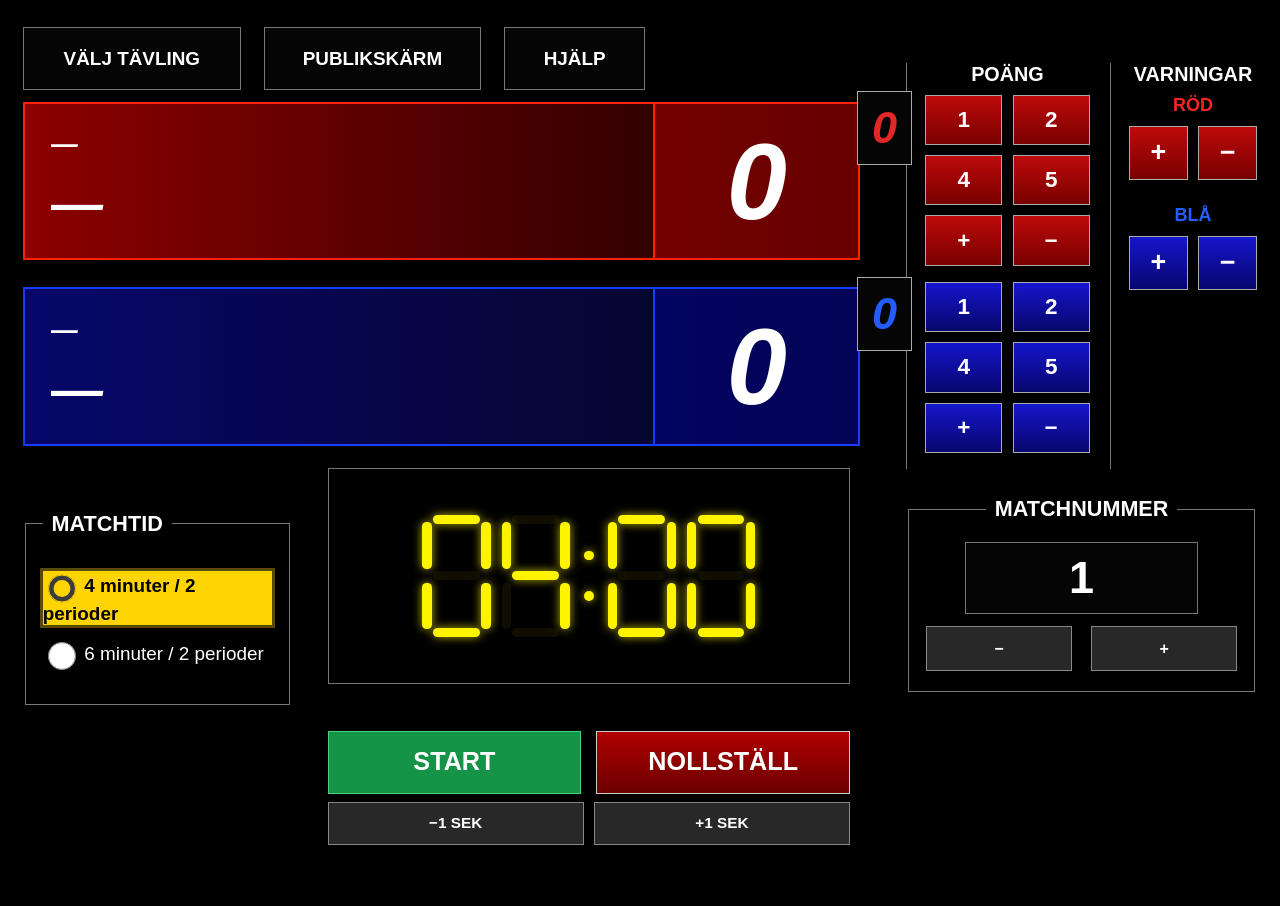
==== commit 3c496f97: "Add files via upload" ====
--- a/index.html
+++ b/index.html
@@ -7,12 +7,13 @@
   <meta name="theme-color" content="#000000">
   <title>Brottarklocka</title>
   <link rel="manifest" href="manifest.webmanifest">
-  <link rel="stylesheet" href="style.css?v=35">
+  <link rel="stylesheet" href="style.css?v=36">
 </head>
 <body>
 <div id="app">
   <div class="top-actions">
-    <button id="tournamentBtn" class="outline-btn">VÄLJ MATCH</button>
+    <button id="tournamentBtn" class="outline-btn">VÄLJ TÄVLING</button>
+    <button id="publicBtn" class="outline-btn public-screen-btn">PUBLIKSKÄRM</button>
     <button id="helpBtn" class="outline-btn help-btn">HJÄLP</button>
     <div class="top-spacer"></div>
 
@@ -61,7 +62,6 @@
           <button id="plusSec" class="dark-btn">+1 SEK</button>
         </div>
         
-          <button id="publicBtn" class="outline-btn public-screen-btn">PUBLIKSKÄRM</button>
       </div>
 
       <div class="right-tools">
@@ -147,9 +147,9 @@
   <div class="dialog-card help-card">
     <h2 id="helpTitle">HJÄLP</h2>
     <p>Detta är en webbapp för tidtagning och presentation av scoreboard på extern skärm.</p>
-    <p>Appen hämtar info från publicerade matchlistor från TR genom att klicka på <strong>"Välj match"</strong>.</p>
+    <p>Appen hämtar info från publicerade matchlistor från TR genom att klicka på <strong>"Välj tävling"</strong>.</p>
     <p>Appen uppdaterar info från matchlistor när man klickar på <strong>"Nollställ"</strong>.</p>
-    <p>För presentation på extern skärm tryck <strong>"Publikskärm"</strong>. Då öppnas en presentation av scoreboard i ett nytt browserfönster. Dra detta fönster till extern skärm.</p>
+    <p>För presentation på extern skärm tryck <strong>"Publikskärm"</strong>. Då öppnas en presentation av scoreboard i ett nytt browserfönster eller flik. Dra detta fönster/flik så den presenteras på extern skärm.</p>
     <p>För att starta/stoppa klockan kan detta göras med musklick eller genom att trycka på <strong>"S"</strong>.</p>
     <div class="dialog-buttons">
       <button id="helpClose" class="select-btn">STÄNG</button>
@@ -157,6 +157,6 @@
   </div>
 </div>
 
-<script src="app.js?v=35"></script>
+<script src="app.js?v=36"></script>
 </body>
 </html>
--- a/style.css
+++ b/style.css
@@ -238,3 +238,6 @@
 .help-card p{font-size:2.2vh;margin:1.5vh 0}
 .help-card .dialog-buttons{text-align:center}
 @media(max-width:950px){.help-card p{font-size:2vh}}
+
+/* V21: Publikskärm ligger mellan VÄLJ TÄVLING och HJÄLP */
+.top-actions .public-screen-btn{position:static !important;right:auto !important;bottom:auto !important;min-width:17vw !important;height:7vh !important;min-height:0 !important;font-size:2.1vh !important;z-index:auto !important;}
